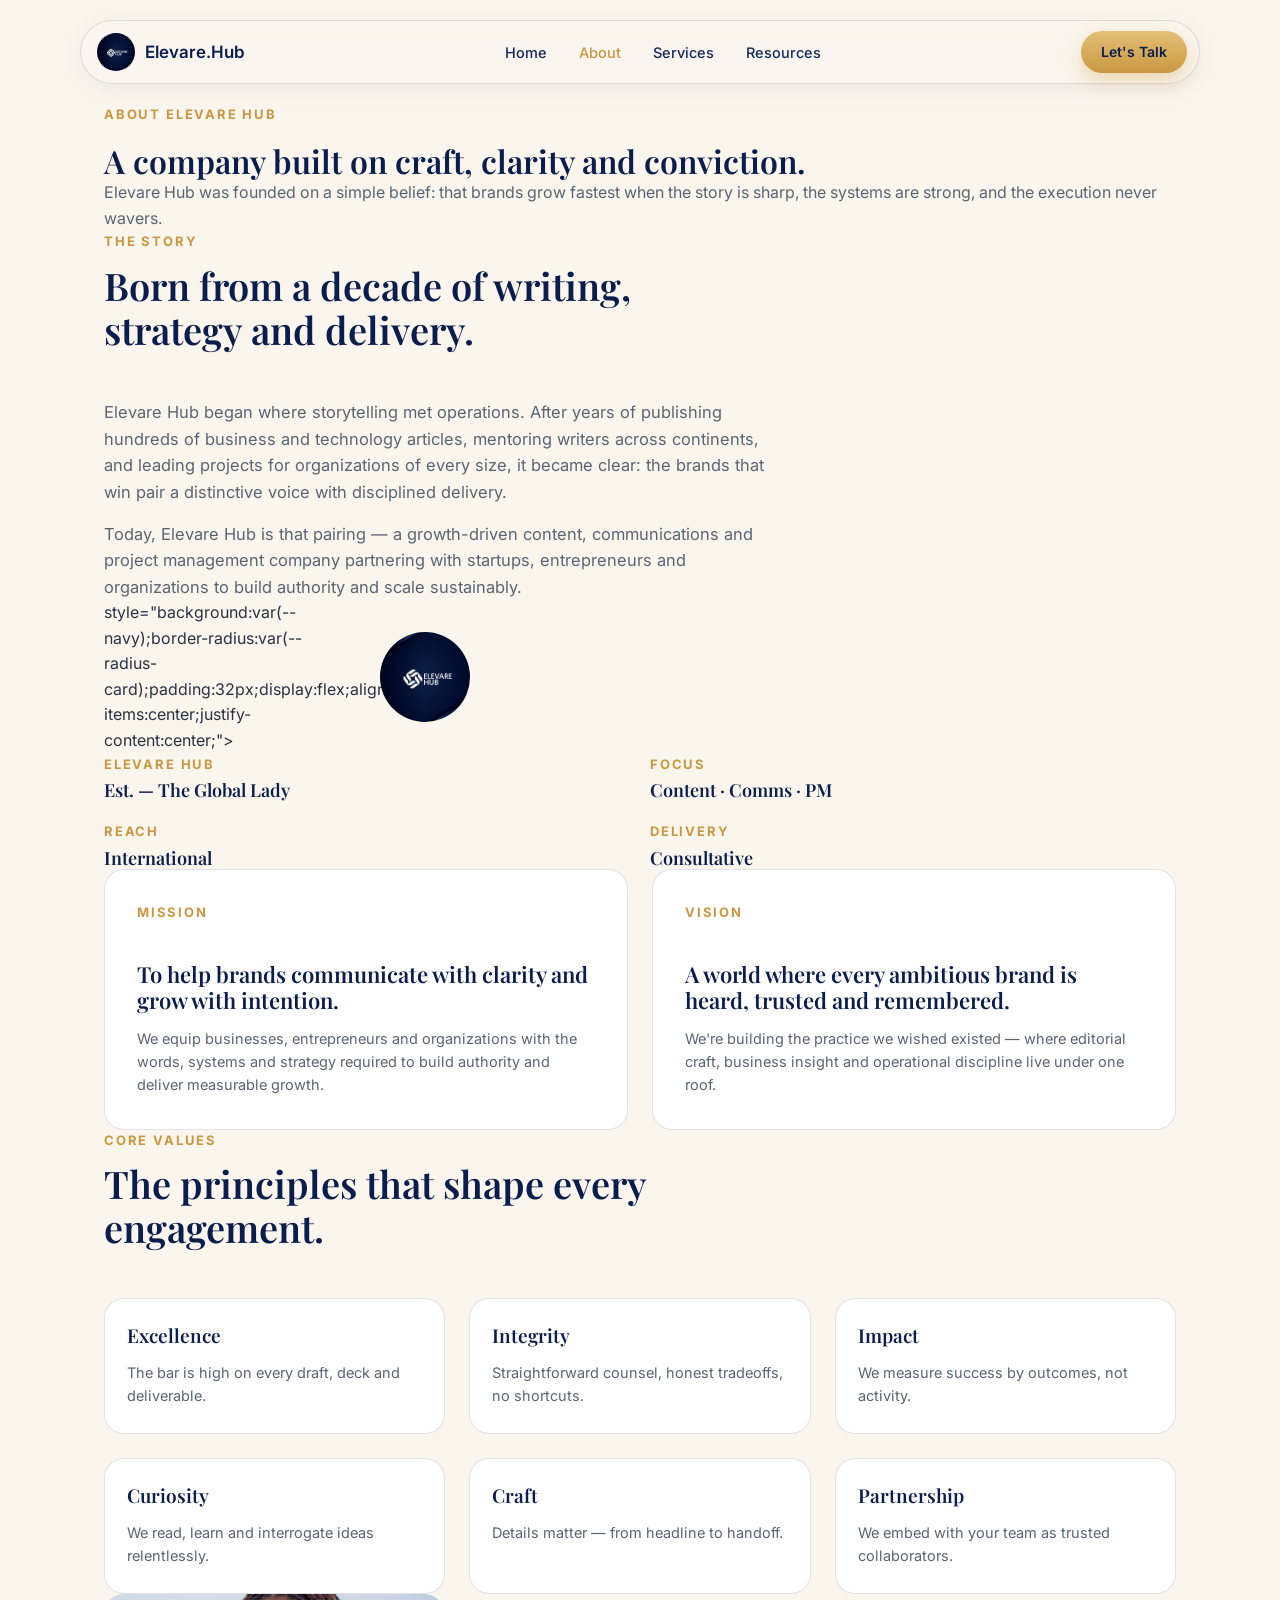
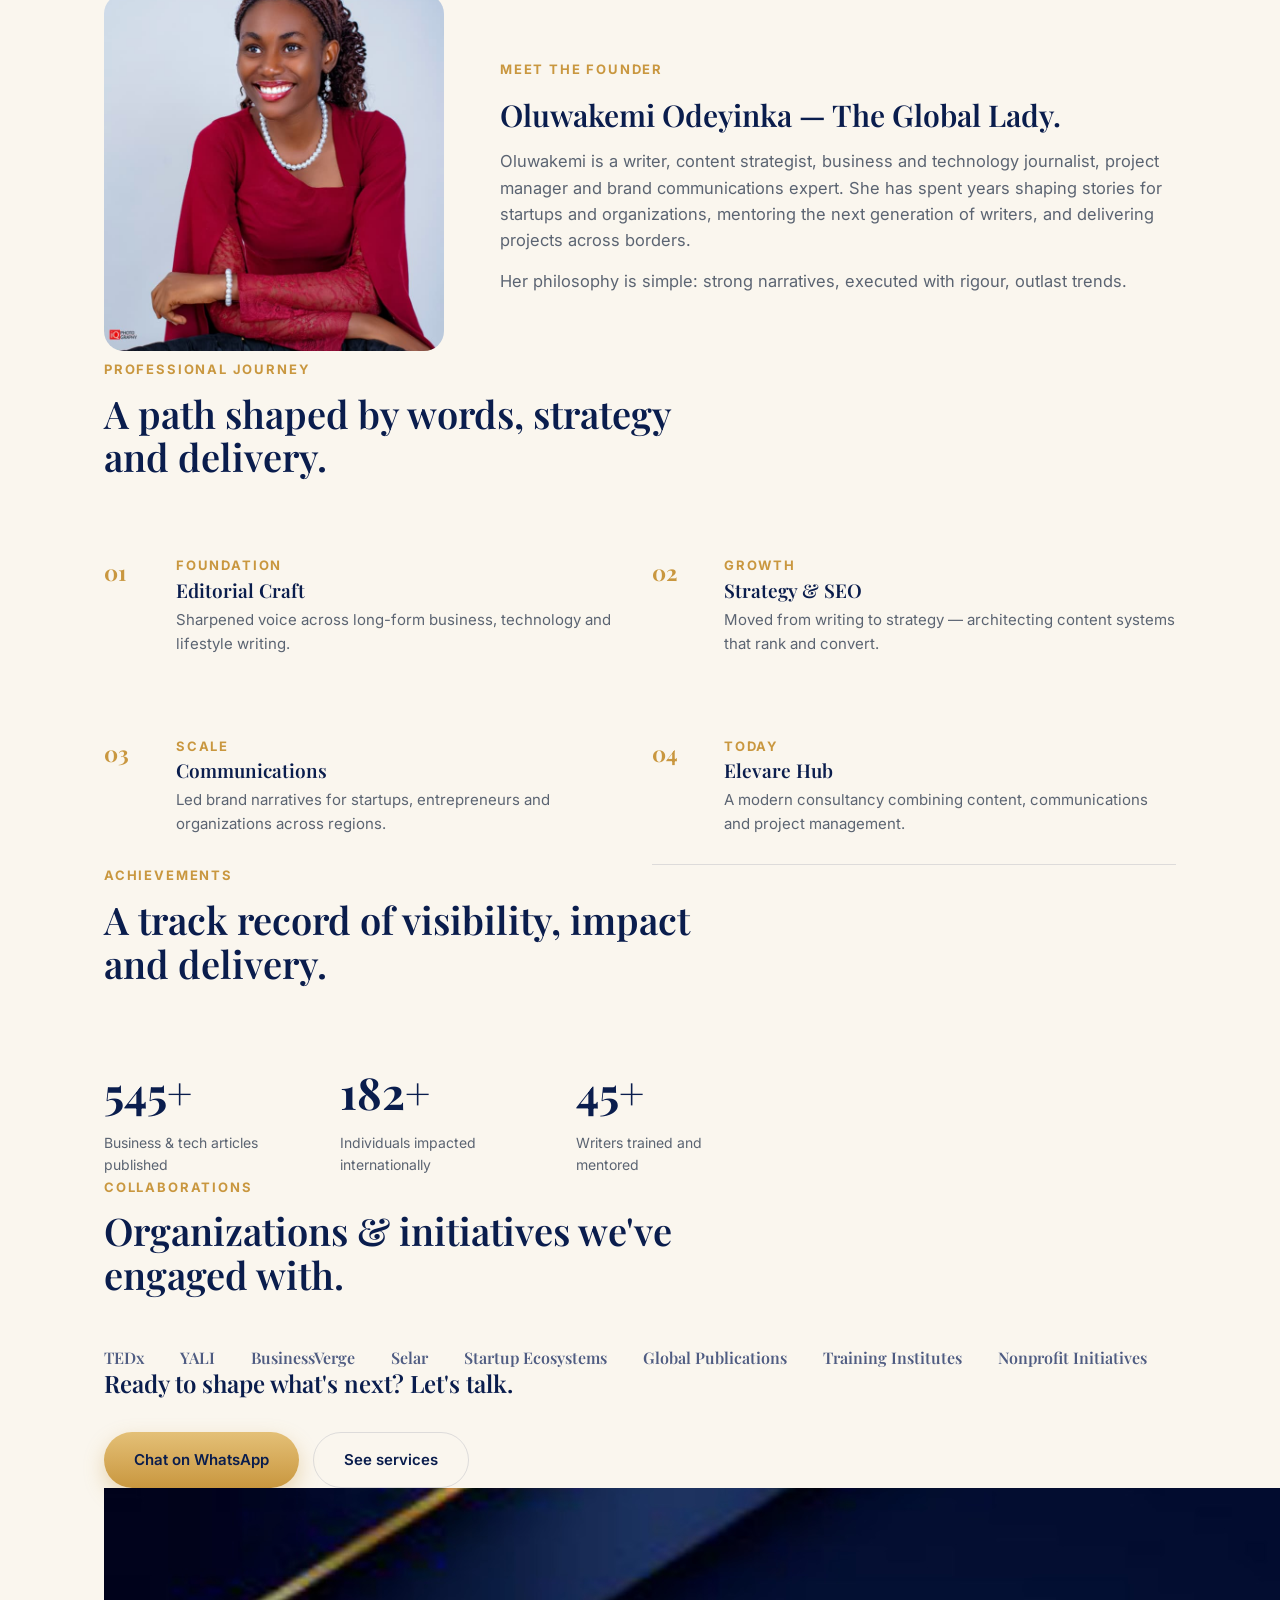
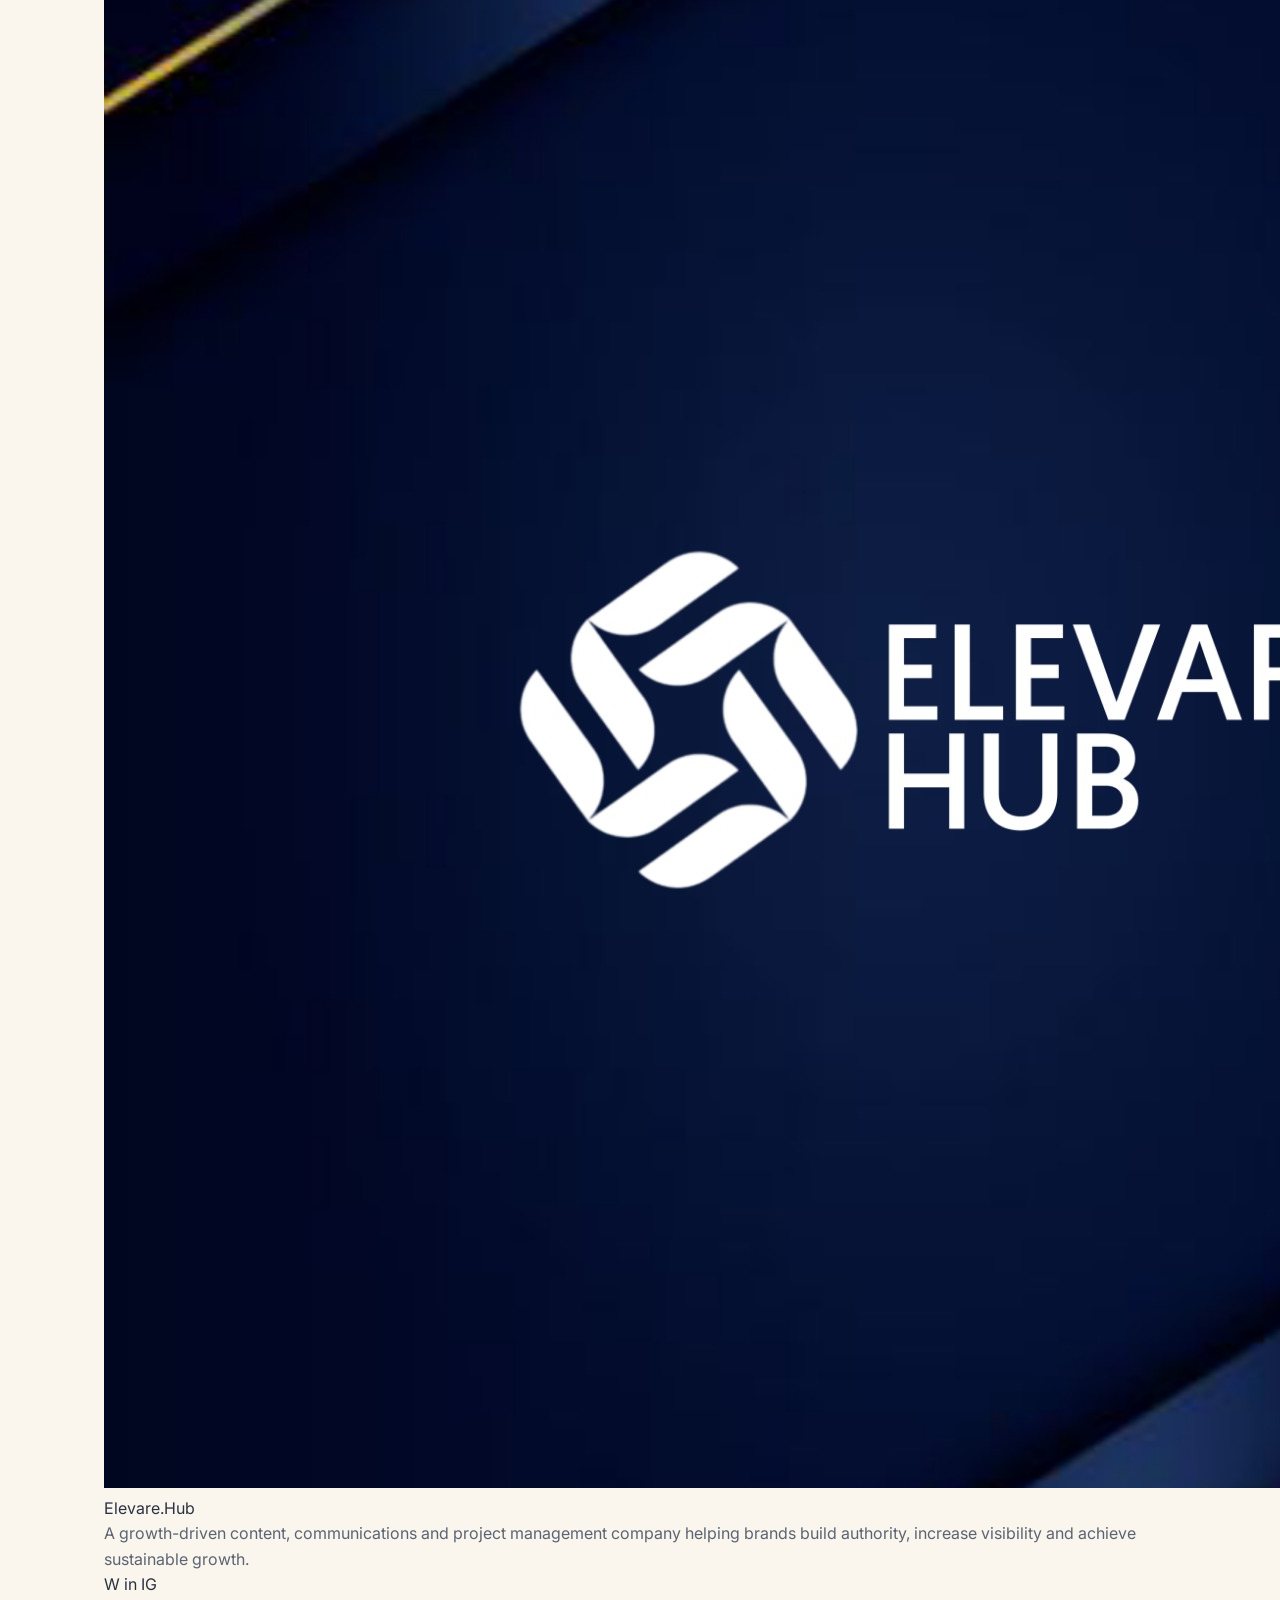
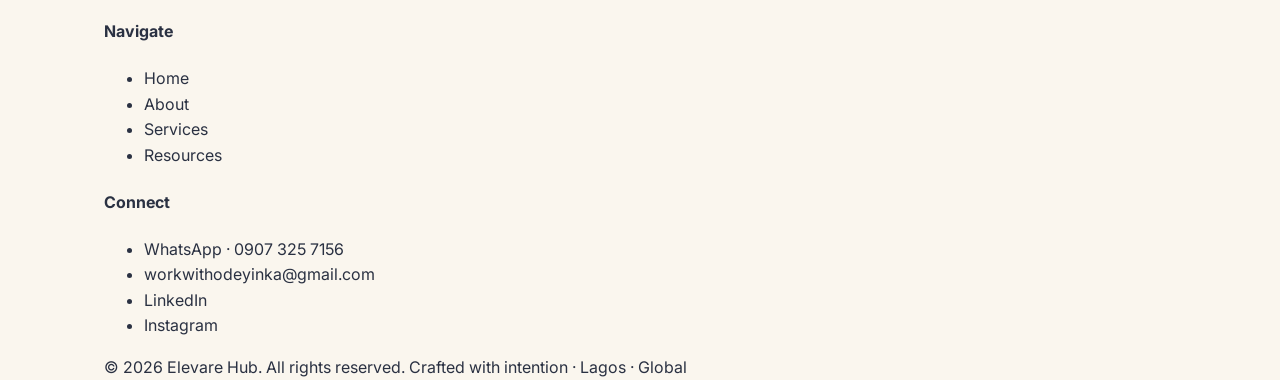
==== about.html @ 37a67e74 "Add files via upload" ====
<!DOCTYPE html>
<html lang="en">
<head>
<meta charset="UTF-8">
<meta name="viewport" content="width=device-width, initial-scale=1.0">
<title>About — Elevare Hub | The Story &amp; The Founder</title>
<meta name="description" content="The story of Elevare Hub, our mission, vision and core values, and the professional journey of founder Oluwakemi Odeyinka — The Global Lady.">
<meta name="theme-color" content="#0A1D4D">
<link rel="stylesheet" href="style.css">
</head>
<body>

<div class="nav-wrap">
  <div class="nav-pill">
    <a href="index.html" class="brand">
      <img src="Logo.png" alt="Elevare Hub logo">
      Elevare.Hub
    </a>
    <div class="nav-links">
      <a href="index.html">Home</a>
      <a href="about.html" class="active">About</a>
      <a href="services.html">Services</a>
      <a href="resources.html">Resources</a>
    </div>
    <div class="nav-right">
      <a href="https://wa.me/2349073257156" class="btn btn-gold btn-sm">Let's Talk</a>
      <button class="nav-toggle" aria-label="Menu"><span></span></button>
    </div>
  </div>
  <nav class="mobile-menu">
    <a href="index.html">Home</a>
    <a href="about.html">About</a>
    <a href="services.html">Services</a>
    <a href="resources.html">Resources</a>
  </nav>
</div>

<header class="page-hero container">
  <span class="eyebrow">About Elevare Hub</span>
  <h1>A company built on craft, clarity and conviction.</h1>
  <p class="lede">Elevare Hub was founded on a simple belief: that brands grow fastest when the story is sharp, the systems are strong, and the execution never wavers.</p>
</header>

<section class="container reveal">
  <div class="section-head">
    <span class="eyebrow">The Story</span>
    <h2>Born from a decade of writing, strategy and delivery.</h2>
  </div>
  <p style="max-width:680px;font-size:16.5px;">Elevare Hub began where storytelling met operations. After years of publishing hundreds of business and technology articles, mentoring writers across continents, and leading projects for organizations of every size, it became clear: the brands that win pair a distinctive voice with disciplined delivery.</p>
  <p style="max-width:680px;font-size:16.5px;margin-top:16px;">Today, Elevare Hub is that pairing — a growth-driven content, communications and project management company partnering with startups, entrepreneurs and organizations to build authority and scale sustainably.</p>

  <div class="spotlight mt-lg spotlight-narrow"> style="background:var(--navy);border-radius:var(--radius-card);padding:32px;display:flex;align-items:center;justify-content:center;">
      <img src="Logo.png" alt="Elevare Hub" style="width:90px;height:90px;border-radius:50%;object-fit:cover;">
    </div>
    <div class="grid grid-2" style="gap:20px;">
      <div><div class="eyebrow" style="margin-bottom:6px;">Elevare Hub</div><h3 style="font-size:18px;">Est. — The Global Lady</h3></div>
      <div><div class="eyebrow" style="margin-bottom:6px;">Focus</div><h3 style="font-size:18px;">Content · Comms · PM</h3></div>
      <div><div class="eyebrow" style="margin-bottom:6px;">Reach</div><h3 style="font-size:18px;">International</h3></div>
      <div><div class="eyebrow" style="margin-bottom:6px;">Delivery</div><h3 style="font-size:18px;">Consultative</h3></div>
    </div>
  </div>
</section>

<section class="container reveal">
  <div class="grid grid-2">
    <div class="service-card" style="padding:32px;">
      <span class="eyebrow">Mission</span>
      <h3 style="font-size:22px;margin-top:8px;">To help brands communicate with clarity and grow with intention.</h3>
      <p>We equip businesses, entrepreneurs and organizations with the words, systems and strategy required to build authority and deliver measurable growth.</p>
    </div>
    <div class="service-card" style="padding:32px;">
      <span class="eyebrow">Vision</span>
      <h3 style="font-size:22px;margin-top:8px;">A world where every ambitious brand is heard, trusted and remembered.</h3>
      <p>We're building the practice we wished existed — where editorial craft, business insight and operational discipline live under one roof.</p>
    </div>
  </div>
</section>

<section class="container reveal">
  <div class="section-head">
    <span class="eyebrow">Core Values</span>
    <h2>The principles that shape every engagement.</h2>
  </div>
  <div class="grid grid-3">
    <div class="service-card"><h3>Excellence</h3><p>The bar is high on every draft, deck and deliverable.</p></div>
    <div class="service-card"><h3>Integrity</h3><p>Straightforward counsel, honest tradeoffs, no shortcuts.</p></div>
    <div class="service-card"><h3>Impact</h3><p>We measure success by outcomes, not activity.</p></div>
    <div class="service-card"><h3>Curiosity</h3><p>We read, learn and interrogate ideas relentlessly.</p></div>
    <div class="service-card"><h3>Craft</h3><p>Details matter — from headline to handoff.</p></div>
    <div class="service-card"><h3>Partnership</h3><p>We embed with your team as trusted collaborators.</p></div>
  </div>
</section>

<section class="container reveal">
  <div class="spotlight">
    <div class="spotlight-media">
      <img src="Owner.png" alt="Oluwakemi Odeyinka — The Global Lady" class="founder-photo">
    </div>
    <div>
      <span class="eyebrow">Meet the Founder</span>
      <h2 style="font-size:30px;margin-top:8px;">Oluwakemi Odeyinka — The Global Lady.</h2>
      <p style="margin-top:16px;font-size:16.5px;">Oluwakemi is a writer, content strategist, business and technology journalist, project manager and brand communications expert. She has spent years shaping stories for startups and organizations, mentoring the next generation of writers, and delivering projects across borders.</p>
      <p style="margin-top:14px;font-size:16.5px;">Her philosophy is simple: strong narratives, executed with rigour, outlast trends.</p>
    </div>
  </div>
</section>

<section class="container reveal">
  <div class="section-head">
    <span class="eyebrow">Professional Journey</span>
    <h2>A path shaped by words, strategy and delivery.</h2>
  </div>
  <div class="grid grid-2">
    <div class="feature-row" style="border-top:none;">
      <div class="feature-num">01</div>
      <div><span class="eyebrow" style="margin-bottom:4px;">Foundation</span><h3>Editorial Craft</h3><p>Sharpened voice across long-form business, technology and lifestyle writing.</p></div>
    </div>
    <div class="feature-row" style="border-top:none;">
      <div class="feature-num">02</div>
      <div><span class="eyebrow" style="margin-bottom:4px;">Growth</span><h3>Strategy &amp; SEO</h3><p>Moved from writing to strategy — architecting content systems that rank and convert.</p></div>
    </div>
    <div class="feature-row" style="border-top:none;">
      <div class="feature-num">03</div>
      <div><span class="eyebrow" style="margin-bottom:4px;">Scale</span><h3>Communications</h3><p>Led brand narratives for startups, entrepreneurs and organizations across regions.</p></div>
    </div>
    <div class="feature-row" style="border-top:none;">
      <div class="feature-num">04</div>
      <div><span class="eyebrow" style="margin-bottom:4px;">Today</span><h3>Elevare Hub</h3><p>A modern consultancy combining content, communications and project management.</p></div>
    </div>
  </div>
</section>

<section class="container reveal">
  <div class="section-head">
    <span class="eyebrow">Achievements</span>
    <h2>A track record of visibility, impact and delivery.</h2>
  </div>
  <div class="stats">
    <div>
      <div class="stat-num"><span data-count="600" data-suffix="+">0+</span></div>
      <div class="stat-label">Business &amp; tech articles published</div>
    </div>
    <div>
      <div class="stat-num"><span data-count="200" data-suffix="+">0+</span></div>
      <div class="stat-label">Individuals impacted internationally</div>
    </div>
    <div>
      <div class="stat-num"><span data-count="50" data-suffix="+">0+</span></div>
      <div class="stat-label">Writers trained and mentored</div>
    </div>
  </div>
</section>

<section class="container reveal">
  <div class="section-head">
    <span class="eyebrow">Collaborations</span>
    <h2>Organizations &amp; initiatives we've engaged with.</h2>
  </div>
  <div class="trust-logos" style="font-size:16px;">
    <span>TEDx</span><span>YALI</span><span>BusinessVerge</span><span>Selar</span>
    <span>Startup Ecosystems</span><span>Global Publications</span><span>Training Institutes</span><span>Nonprofit Initiatives</span>
  </div>
</section>

<section class="container reveal">
  <div class="cta-banner">
    <h2>Ready to shape what's next? Let's talk.</h2>
    <div class="hero-ctas">
      <a href="https://wa.me/2349073257156" class="btn btn-gold">Chat on WhatsApp</a>
      <a href="services.html" class="btn btn-outline">See services</a>
    </div>
  </div>
</section>

<footer>
  <div class="container">
    <div class="footer-grid">
      <div>
        <div class="footer-brand"><img src="Logo.png" alt="Elevare Hub logo">Elevare.Hub</div>
        <p class="footer-blurb">A growth-driven content, communications and project management company helping brands build authority, increase visibility and achieve sustainable growth.</p>
        <div class="footer-socials">
          <a href="https://wa.me/2349073257156" aria-label="WhatsApp">W</a>
          <a href="https://www.linkedin.com/in/thegloballady" aria-label="LinkedIn">in</a>
          <a href="https://www.instagram.com/the_global_lady_01" aria-label="Instagram">IG</a>
        </div>
      </div>
      <div>
        <h4>Navigate</h4>
        <ul>
          <li><a href="index.html">Home</a></li>
          <li><a href="about.html">About</a></li>
          <li><a href="services.html">Services</a></li>
          <li><a href="resources.html">Resources</a></li>
        </ul>
      </div>
      <div>
        <h4>Connect</h4>
        <ul>
          <li><a href="https://wa.me/2349073257156">WhatsApp · 0907 325 7156</a></li>
          <li><a href="mailto:workwithodeyinka@gmail.com">workwithodeyinka@gmail.com</a></li>
          <li><a href="https://www.linkedin.com/in/thegloballady">LinkedIn</a></li>
          <li><a href="https://www.instagram.com/the_global_lady_01">Instagram</a></li>
        </ul>
      </div>
    </div>
    <div class="footer-bottom">
      <span>© 2026 Elevare Hub. All rights reserved.</span>
      <span>Crafted with intention · Lagos · Global</span>
    </div>
  </div>
</footer>

<script src="script.js"></script>
</body>
</html>
---- style.css ----
/* ===================================================
   Elevare Hub — shared stylesheet
   Palette: Navy #0A1D4D | Cream #FAF6EE | Gold #C9973F
   Type: Playfair Display (display) + Inter (body)
   =================================================== */

@import url('https://fonts.googleapis.com/css2?family=Playfair+Display:ital,wght@0,500;0,600;0,700;1,500;1,600&family=Inter:wght@400;500;600;700&display=swap');

:root{
  --navy:#0A1D4D;
  --navy-soft:#16295e;
  --cream:#FAF6EE;
  --cream-2:#F3EEE1;
  --gold:#C9973F;
  --gold-soft:#E4C077;
  --ink:#5B6472;
  --ink-dark:#2A3142;
  --line: rgba(10,29,77,0.12);
  --radius-pill: 999px;
  --radius-card: 20px;
  --maxw: 1120px;
}

*,*::before,*::after{ box-sizing:border-box; }
html{ scroll-behavior:smooth; overflow-x:hidden; }
body{
  margin:0;
  background:var(--cream);
  color:var(--ink-dark);
  font-family:'Inter',sans-serif;
  font-size:16px;
  line-height:1.6;
  -webkit-font-smoothing:antialiased;
  overflow-x:hidden;
  width:100%;
}
}
img{ max-width:100%; display:block; }
a{ color:inherit; text-decoration:none; }
h1,h2,h3{
  font-family:'Playfair Display',serif;
  color:var(--navy);
  margin:0;
  line-height:1.15;
  font-weight:600;
}
p{ margin:0; color:var(--ink); }
.container{ max-width:var(--maxw); margin:0 auto; padding:0 24px; }
section{ padding:88px 0; }
em{ font-style:italic; color:var(--gold); }

/* ---------- Buttons ---------- */
.btn{
  display:inline-flex;
  align-items:center;
  gap:8px;
  font-family:'Inter',sans-serif;
  font-weight:600;
  font-size:15px;
  padding:15px 30px;
  border-radius:var(--radius-pill);
  white-space:nowrap;
  transition:transform .15s ease, box-shadow .15s ease, background .2s ease;
}
.btn-gold{
  background:linear-gradient(180deg,var(--gold-soft),var(--gold));
  color:var(--navy);
  box-shadow:0 8px 20px rgba(201,151,63,0.35);
}
.btn-gold:hover{ transform:translateY(-2px); box-shadow:0 12px 26px rgba(201,151,63,0.45); }
.btn-outline{
  border:1.5px solid var(--line);
  color:var(--navy);
  background:transparent;
}
.btn-outline:hover{ border-color:var(--navy); transform:translateY(-2px); }
.btn-sm{ padding:10px 20px; font-size:14px; }

/* ---------- Nav ---------- */
.nav-wrap{
  position:sticky; top:0; z-index:100;
  padding:20px 24px;
}
.nav-pill{
  max-width:var(--maxw);
  margin:0 auto;
  background:rgba(250,246,238,0.9);
  backdrop-filter:blur(10px);
  border:1px solid var(--line);
  border-radius:var(--radius-pill);
  display:flex;
  align-items:center;
  justify-content:space-between;
  padding:10px 12px 10px 16px;
  box-shadow:0 6px 24px rgba(10,29,77,0.06);
}
.brand{ display:flex; align-items:center; gap:10px; font-weight:600; color:var(--navy); font-size:17px; }
.brand img{ width:38px; height:38px; border-radius:50%; object-fit:cover; }
.nav-links{ display:flex; gap:32px; align-items:center; }
.nav-links a{ font-size:14.5px; font-weight:500; color:var(--navy-soft); }
.nav-links a.active, .nav-links a:hover{ color:var(--gold); }
.nav-right{ display:flex; align-items:center; gap:10px; }
.nav-toggle{
  width:44px; height:44px; border-radius:50%;
  border:1px solid var(--line); background:transparent;
  display:none; align-items:center; justify-content:center;
  cursor:pointer;
}
.nav-toggle span{ display:block; width:18px; height:2px; background:var(--navy); position:relative; }
.nav-toggle span::before,.nav-toggle span::after{
  content:''; position:absolute; left:0; width:18px; height:2px; background:var(--navy);
}
.nav-toggle span::before{ top:-6px; } .nav-toggle span::after{ top:6px; }
.mobile-menu{
  display:none;
  max-width:var(--maxw); margin:8px auto 0;
  background:var(--cream); border:1px solid var(--line); border-radius:20px;
  padding:12px; flex-direction:column; gap:4px;
}
.mobile-menu.open{ display:flex; }
.mobile-menu a{ padding:12px 16px; border-radius:12px; font-weight:500; color:var(--navy-soft); }
.mobile-menu a:hover{ background:var(--cream-2); color:var(--gold); }

@media (max-width:760px){
  .nav-links{ display:none; }
  .nav-toggle{ display:flex; }
}

/* ---------- Hero ---------- */
.hero{ padding:72px 0 48px; }
.eyebrow{
  font-size:13px; font-weight:700; letter-spacing:.14em; text-transform:uppercase;
  color:var(--gold); margin-bottom:18px; display:block;
}
.hero h1{ font-size:clamp(36px,6vw,58px); max-width:820px; }
.hero p.lede{ margin-top:24px; max-width:600px; font-size:17.5px; }
.hero-ctas{ margin-top:34px; display:flex; gap:14px; flex-wrap:wrap; }

/* ---------- Stats ---------- */
.stats{ display:flex; gap:56px; flex-wrap:wrap; margin-top:72px; }
.stat-num{ font-family:'Playfair Display',serif; font-size:44px; color:var(--navy); font-weight:700; }
.stat-label{ font-size:14px; color:var(--ink); max-width:180px; margin-top:4px; }

/* ---------- Trust strip ---------- */
.trust{ margin-top:64px; padding-top:36px; border-top:1px solid var(--line); }
.trust-label{ font-size:13px; color:var(--ink); text-transform:uppercase; letter-spacing:.08em; margin-bottom:18px; }
.trust-logos{ display:flex; gap:36px; flex-wrap:wrap; font-family:'Playfair Display',serif; font-weight:600; color:var(--navy-soft); font-size:18px; opacity:.75; }

/* ---------- Founder card ---------- */
.founder-card{
  margin-top:64px; display:flex; align-items:center; gap:20px;
  background:var(--cream-2); border-radius:var(--radius-card); padding:20px 28px; max-width:480px;
}
.founder-card img{ width:64px; height:64px; border-radius:50%; object-fit:cover; }
.founder-card .role{ font-size:12.5px; text-transform:uppercase; letter-spacing:.08em; color:var(--gold); font-weight:700; }
.founder-card .name{ font-family:'Playfair Display',serif; font-size:19px; color:var(--navy); font-weight:600; }
.founder-card .sub{ font-size:14px; color:var(--ink); }

/* ---------- Section headers ---------- */
.section-head{ max-width:640px; margin-bottom:48px; }
.section-head .eyebrow{ margin-bottom:12px; }
.section-head h2{ font-size:clamp(28px,4vw,38px); }
.section-head-row{ display:flex; justify-content:space-between; align-items:flex-end; gap:24px; flex-wrap:wrap; }
.link-arrow{ font-weight:600; color:var(--navy); border-bottom:1.5px solid var(--gold); padding-bottom:2px; white-space:nowrap; }
.link-arrow:hover{ color:var(--gold); }

/* ---------- Cards / Grid ---------- */
.grid{ display:grid; gap:24px; }
.grid-5{ grid-template-columns:repeat(5,1fr); }
.grid-2{ grid-template-columns:repeat(2,1fr); }
.grid-3{ grid-template-columns:repeat(3,1fr); }
@media (max-width:980px){ .grid-5{ grid-template-columns:repeat(2,1fr); } .grid-3{ grid-template-columns:repeat(2,1fr);} }
@media (max-width:600px){ .grid-5,.grid-2,.grid-3{ grid-template-columns:1fr; } }

.service-card{
  background:#fff; border:1px solid var(--line); border-radius:var(--radius-card);
  padding:26px 22px; display:flex; flex-direction:column; gap:14px; transition:transform .2s ease, box-shadow .2s ease;
}
.service-card:hover{ transform:translateY(-4px); box-shadow:0 16px 30px rgba(10,29,77,0.08); }
.service-card h3{ font-size:19px; }
.service-card p{ font-size:14.5px; flex-grow:1; }
.service-card .learn{ font-size:13.5px; font-weight:600; color:var(--gold); }

/* ---------- Why / numbered features ---------- */
.feature-row{ display:flex; gap:24px; padding:28px 0; border-top:1px solid var(--line); }
.feature-row:last-child{ border-bottom:1px solid var(--line); }
.feature-num{ font-family:'Playfair Display',serif; font-size:22px; color:var(--gold); font-weight:700; min-width:48px; }
.feature-row h3{ font-size:19px; margin-bottom:6px; }
.feature-row p{ font-size:15px; max-width:560px; }

/* ---------- Founder spotlight ---------- */
.spotlight{
  display:grid; grid-template-columns:340px 1fr; gap:56px; align-items:center;
}
@media (max-width:800px){ .spotlight{ grid-template-columns:1fr; } }
.spotlight-narrow{ grid-template-columns:220px 1fr; }
@media (max-width:800px){ .spotlight-narrow{ grid-template-columns:1fr; } }
.spotlight-media{ position:relative; }
.spotlight-media img.founder-photo{
  width:100%; aspect-ratio:1/1.05; object-fit:cover; border-radius:var(--radius-card);
}
@media (max-width:800px){
  .spotlight-media{ margin:0 auto; max-width:340px; }
  .spotlight-media img.badge-logo{ bottom:-14px; right:8px; width:60px; height:60px;
}
.tag-row{ display:flex; gap:10px; flex-wrap:wrap; margin-top:22px; }
.tag{
  font-size:13px; font-weight:600; color:var(--navy); background:var(--cream-2);
  padding:8px 16px; border-radius:var(--radius-pill);
}
/* ---------- Testimonials ---------- */
.testimonial-grid{ display:grid; grid-template-columns:repeat(2,1fr); gap:24px; }
@media (max-width:760px){ .testimonial-grid{ grid-template-columns:1fr; } }
.testimonial-card{
  background:#fff; border:1px solid var(--line); border-radius:var(--radius-card);
  padding:28px 24px; display:flex; flex-direction:column; gap:16px;
}
.testimonial-quote{ font-size:15px; color:var(--ink-dark); font-style:italic; white-space:pre-line; }
.testimonial-author{ margin-top:auto; }
.testimonial-author .name{ font-weight:600; font-size:14.5px; color:var(--navy); font-style:italic; }

/* ---------- CTA banner ---------- */
.cta-banner{
  background:var(--navy); border-radius:28px; padding:64px 48px; text-align:center;
}
.cta-banner .eyebrow{ color:var(--gold-soft); }
.cta-banner h2{ color:#fff; max-width:640px; margin:0 auto; }
.cta-banner p{ color:rgba(255,255,255,.72); max-width:520px; margin:18px auto 0; }
.cta-banner .hero-ctas{ justify-content:center; margin-top:30px; }
.cta-banner .btn-outline{ border-color:rgba(255,255,255,.3); color:#fff; }
.cta-banner .btn-outline:hover{ border-color:#fff; }

/* ---------- Footer ---------- */
footer{ background:var(--navy); color:rgba(255,255,255,.7); padding:64px 0 28px; margin-top:40px; }
.footer-grid{ display:grid; grid-template-columns:1.6fr 1fr 1fr; gap:40px; }
@media (max-width:760px){ .footer-grid{ grid-template-columns:1fr; gap:32px; } }
.footer-grid h4{ color:#fff; font-size:13px; text-transform:uppercase; letter-spacing:.08em; margin-bottom:16px; font-family:'Inter',sans-serif; font-weight:600; }
.footer-grid ul{ list-style:none; margin:0; padding:0; display:flex; flex-direction:column; gap:10px; }
.footer-grid a:hover{ color:#fff; }
.footer-brand{ display:flex; align-items:center; gap:10px; color:#fff; font-weight:600; font-size:17px; margin-bottom:14px; }
.footer-brand img{ width:36px; height:36px; border-radius:50%; object-fit:cover; }
.footer-blurb{ max-width:340px; font-size:14.5px; }
.footer-socials{ display:flex; gap:10px; margin-top:18px; }
.footer-socials a{ width:38px; height:38px; border-radius:50%; border:1px solid rgba(255,255,255,.2); display:flex; align-items:center; justify-content:center; font-size:13px; }
.footer-bottom{ border-top:1px solid rgba(255,255,255,.14); margin-top:48px; padding-top:24px; display:flex; justify-content:space-between; flex-wrap:wrap; gap:8px; font-size:13px; }

/* ---------- Page hero (inner pages) ---------- */
.page-hero{ padding:56px 0 20px; }
.page-hero h1{ font-size:clamp(32px,5vw,48px); max-width:760px; margin-top:16px; }
.page-hero p.lede{ margin-top:20px; max-width:600px; font-size:17px; }

/* ---------- utility ---------- */
.mt-lg{ margin-top:72px; }
.center{ text-align:center; }
.divider{ height:1px; background:var(--line); margin:0; }

/* fade-in on scroll */
.reveal{ opacity:0; transform:translateY(16px); transition:opacity .6s ease, transform .6s ease; }
.reveal.in{ opacity:1; transform:translateY(0); }
/* ---------- Margin fix (mobile safety net) ---------- */
.container{
  padding-left:24px !important;
  padding-right:24px !important;
  max-width:100% !important;
}
h1, h2, h3, p{
  overflow-wrap:break-word;
  word-break:break-word;
}
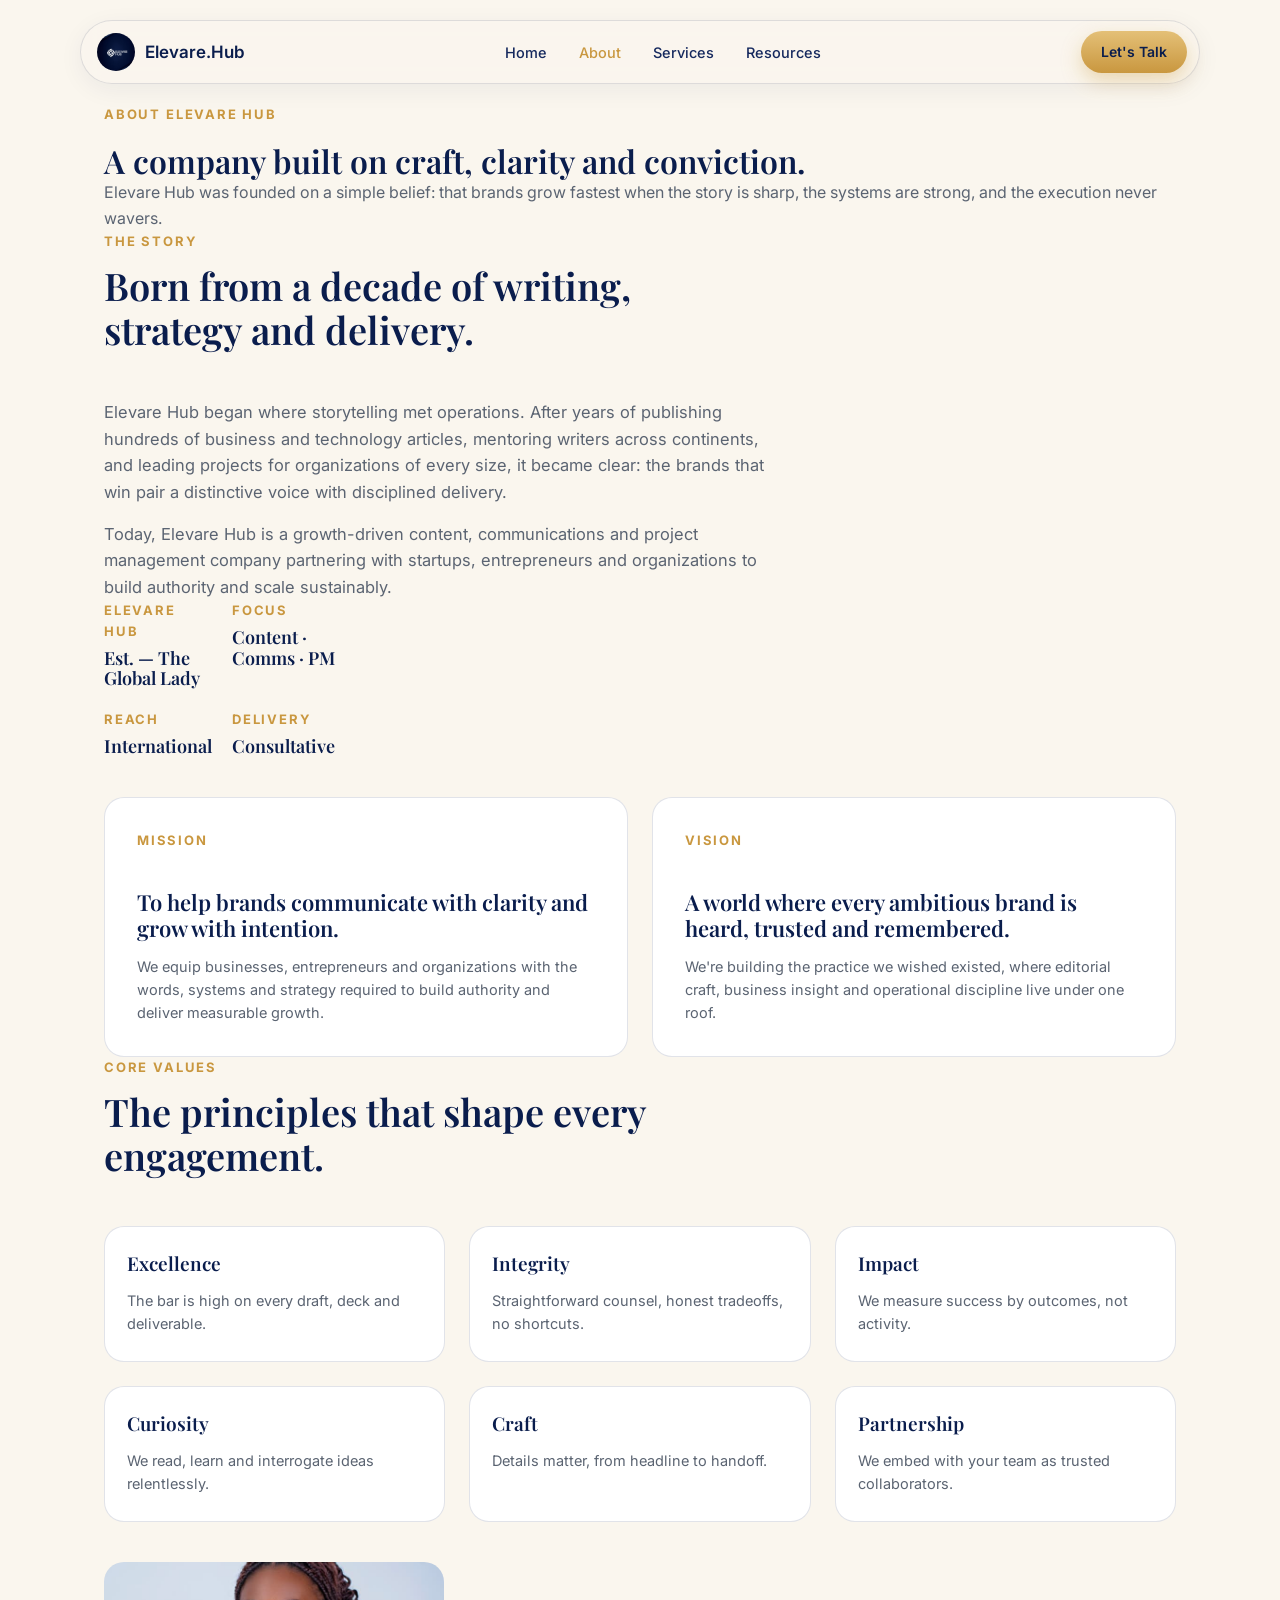
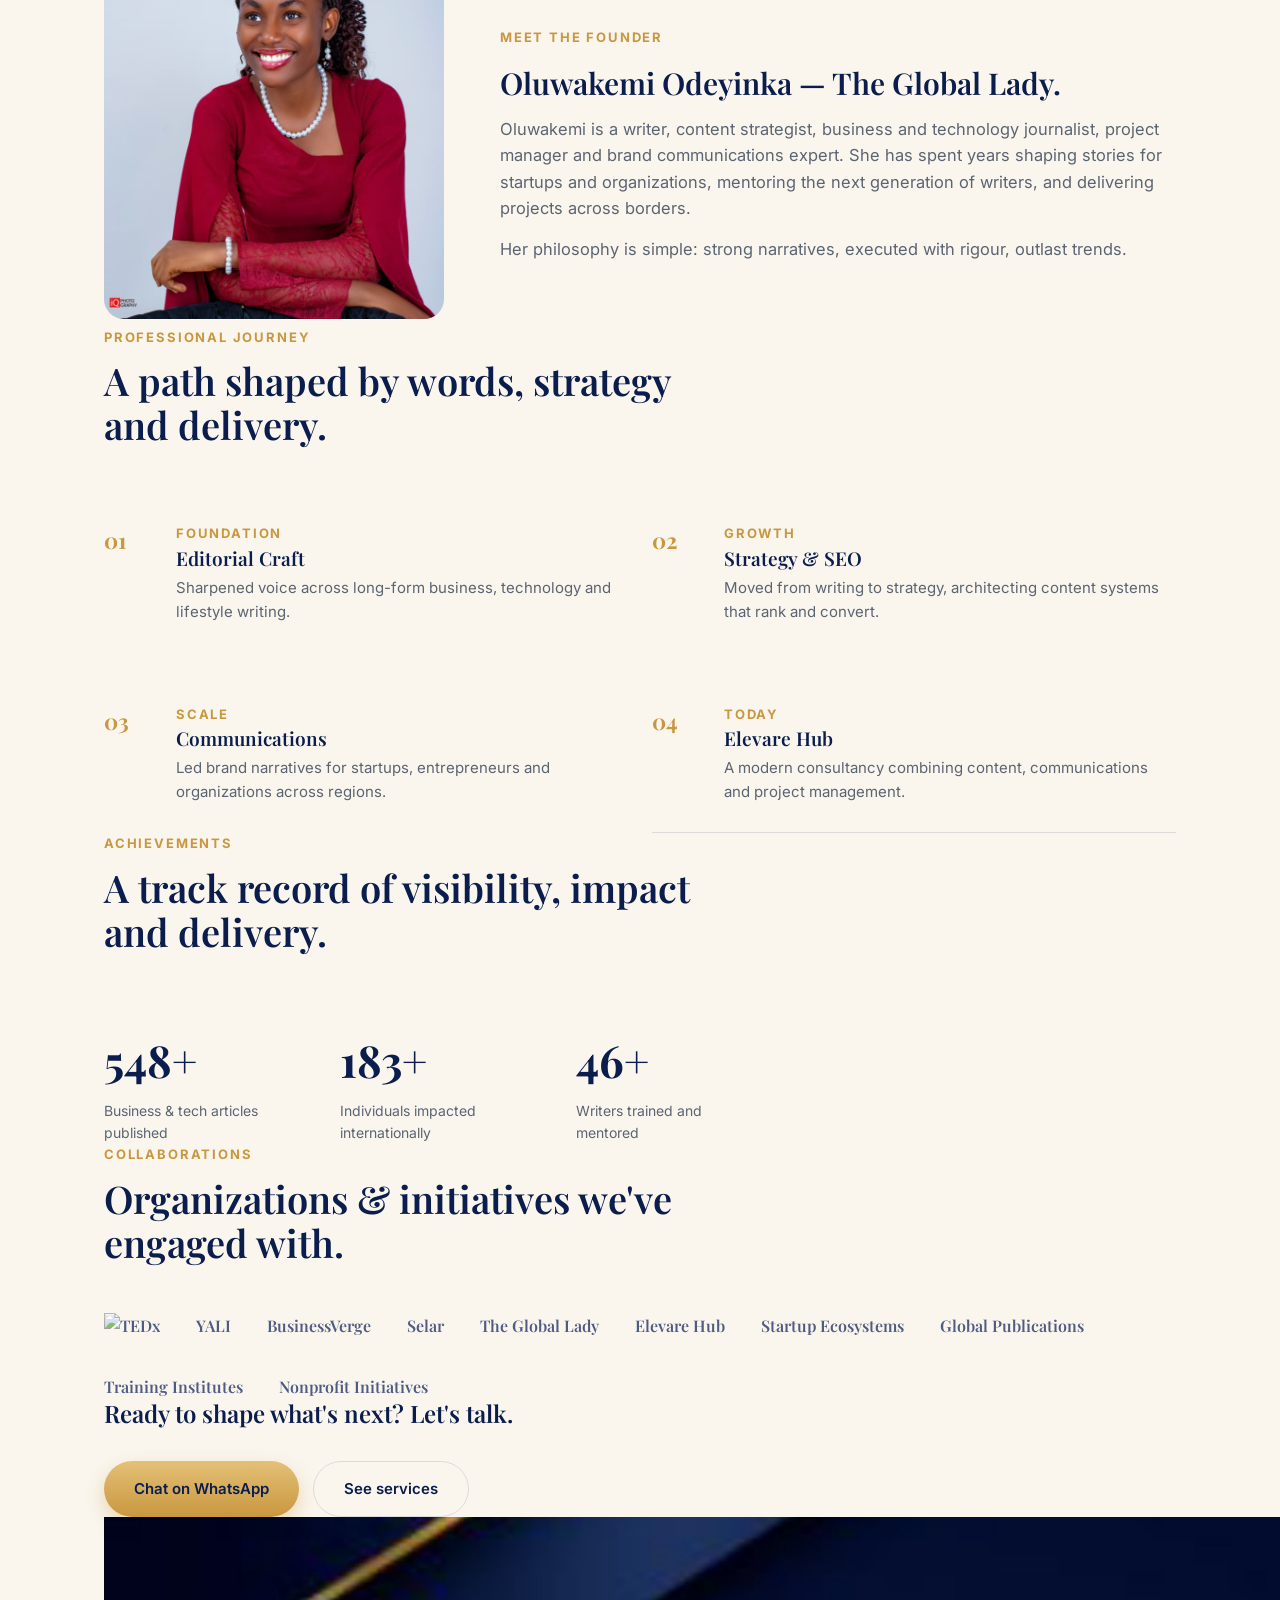
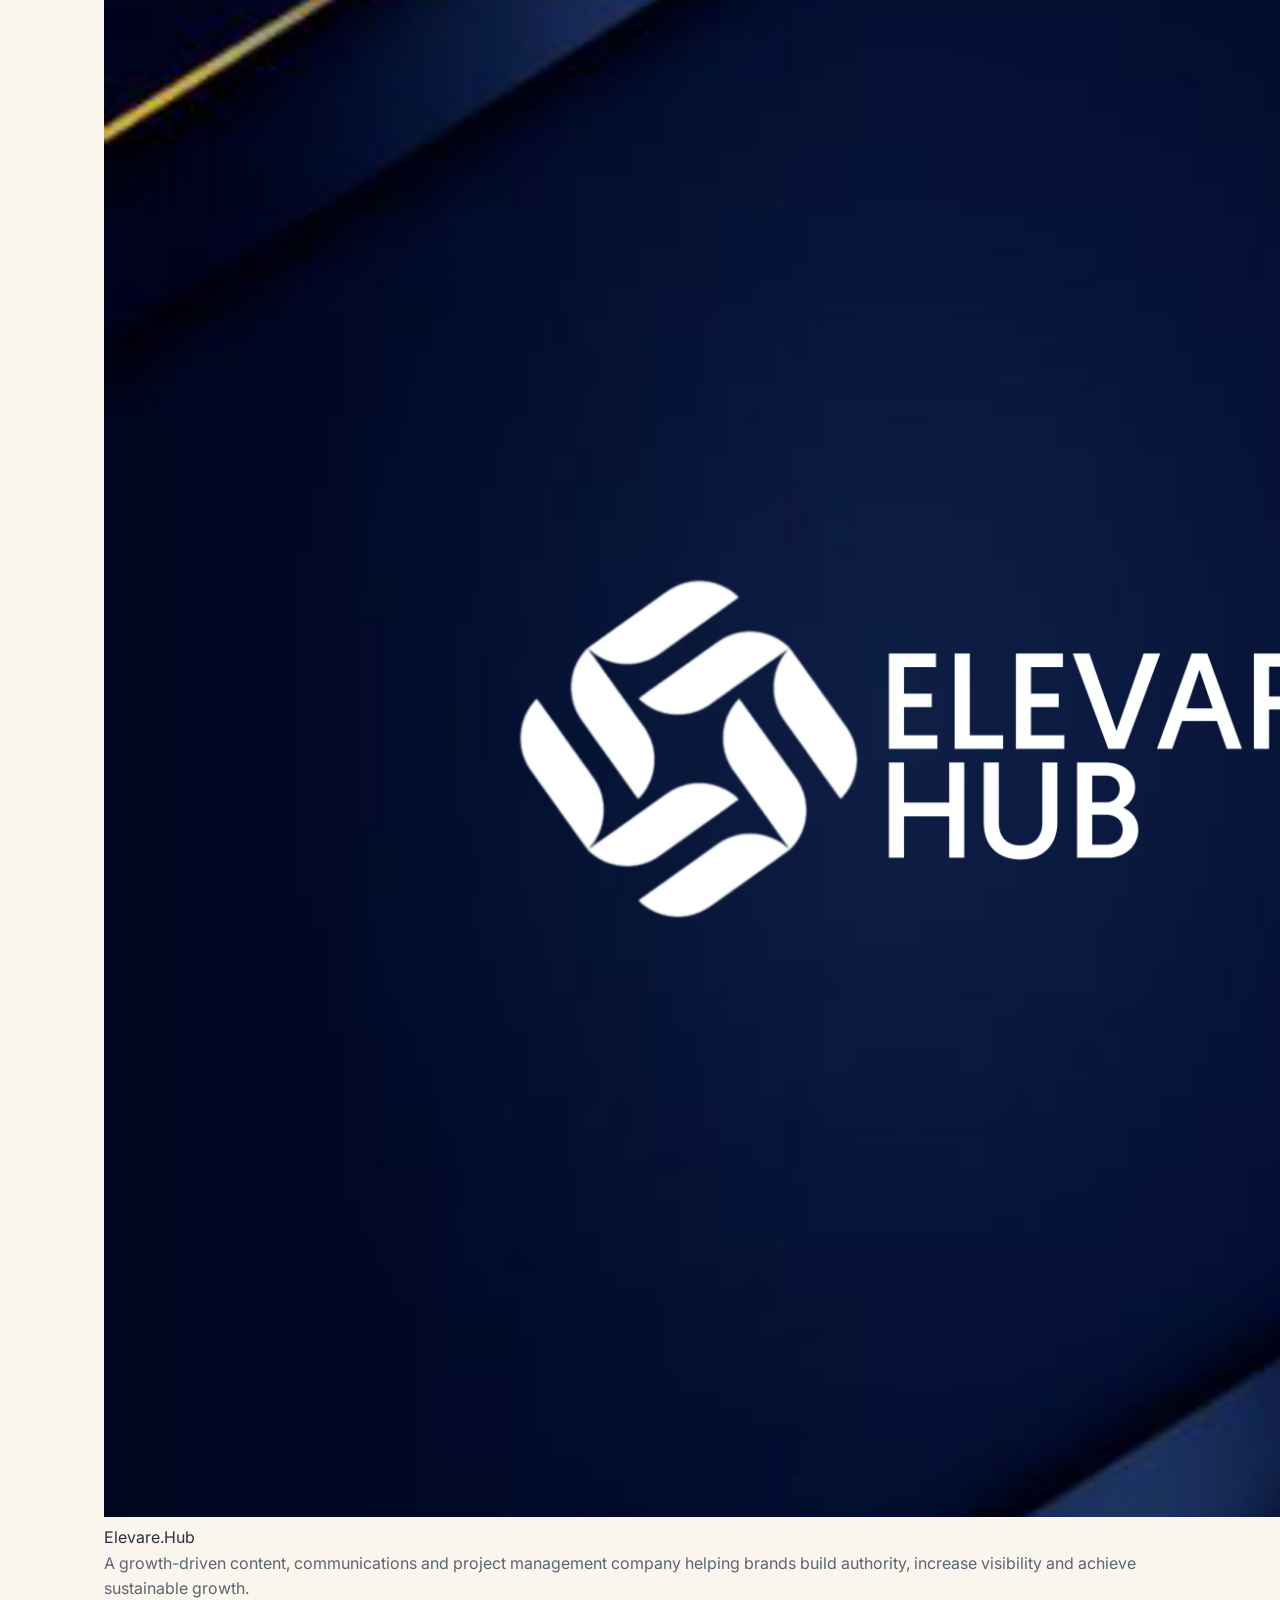
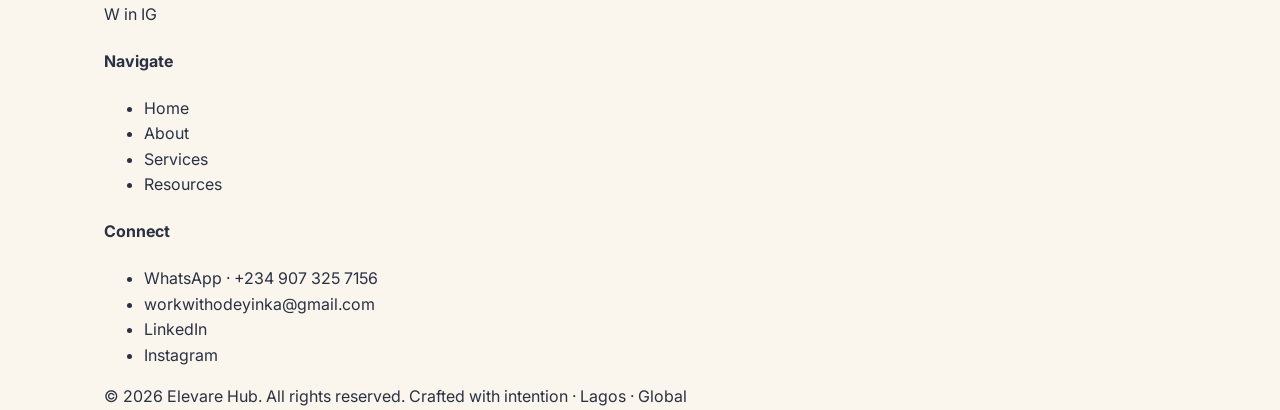
==== commit bd958f41: "Refactor content and structure in about.html Updated content and formatting in about.html for clarit" ====
--- a/about.html
+++ b/about.html
@@ -47,11 +47,8 @@
     <h2>Born from a decade of writing, strategy and delivery.</h2>
   </div>
   <p style="max-width:680px;font-size:16.5px;">Elevare Hub began where storytelling met operations. After years of publishing hundreds of business and technology articles, mentoring writers across continents, and leading projects for organizations of every size, it became clear: the brands that win pair a distinctive voice with disciplined delivery.</p>
-  <p style="max-width:680px;font-size:16.5px;margin-top:16px;">Today, Elevare Hub is that pairing — a growth-driven content, communications and project management company partnering with startups, entrepreneurs and organizations to build authority and scale sustainably.</p>
-
-  <div class="spotlight mt-lg spotlight-narrow"> style="background:var(--navy);border-radius:var(--radius-card);padding:32px;display:flex;align-items:center;justify-content:center;">
-      <img src="Logo.png" alt="Elevare Hub" style="width:90px;height:90px;border-radius:50%;object-fit:cover;">
-    </div>
+  <p style="max-width:680px;font-size:16.5px;margin-top:16px;">Today, Elevare Hub is a growth-driven content, communications and project management company partnering with startups, entrepreneurs and organizations to build authority and scale sustainably.</p>
+<div class="spotlight mt-lg spotlight-narrow" style="margin-bottom:40px;">
     <div class="grid grid-2" style="gap:20px;">
       <div><div class="eyebrow" style="margin-bottom:6px;">Elevare Hub</div><h3 style="font-size:18px;">Est. — The Global Lady</h3></div>
       <div><div class="eyebrow" style="margin-bottom:6px;">Focus</div><h3 style="font-size:18px;">Content · Comms · PM</h3></div>
@@ -71,7 +68,7 @@
     <div class="service-card" style="padding:32px;">
       <span class="eyebrow">Vision</span>
       <h3 style="font-size:22px;margin-top:8px;">A world where every ambitious brand is heard, trusted and remembered.</h3>
-      <p>We're building the practice we wished existed — where editorial craft, business insight and operational discipline live under one roof.</p>
+      <p>We're building the practice we wished existed, where editorial craft, business insight and operational discipline live under one roof.</p>
     </div>
   </div>
 </section>
@@ -86,12 +83,12 @@
     <div class="service-card"><h3>Integrity</h3><p>Straightforward counsel, honest tradeoffs, no shortcuts.</p></div>
     <div class="service-card"><h3>Impact</h3><p>We measure success by outcomes, not activity.</p></div>
     <div class="service-card"><h3>Curiosity</h3><p>We read, learn and interrogate ideas relentlessly.</p></div>
-    <div class="service-card"><h3>Craft</h3><p>Details matter — from headline to handoff.</p></div>
+    <div class="service-card"><h3>Craft</h3><p>Details matter, from headline to handoff.</p></div>
     <div class="service-card"><h3>Partnership</h3><p>We embed with your team as trusted collaborators.</p></div>
   </div>
 </section>
 
-<section class="container reveal">
+<section class="container reveal" style="padding-top:40px;">
   <div class="spotlight">
     <div class="spotlight-media">
       <img src="Owner.png" alt="Oluwakemi Odeyinka — The Global Lady" class="founder-photo">
@@ -117,7 +114,7 @@
     </div>
     <div class="feature-row" style="border-top:none;">
       <div class="feature-num">02</div>
-      <div><span class="eyebrow" style="margin-bottom:4px;">Growth</span><h3>Strategy &amp; SEO</h3><p>Moved from writing to strategy — architecting content systems that rank and convert.</p></div>
+      <div><span class="eyebrow" style="margin-bottom:4px;">Growth</span><h3>Strategy &amp; SEO</h3><p>Moved from writing to strategy, architecting content systems that rank and convert.</p></div>
     </div>
     <div class="feature-row" style="border-top:none;">
       <div class="feature-num">03</div>
@@ -157,7 +154,7 @@
     <h2>Organizations &amp; initiatives we've engaged with.</h2>
   </div>
   <div class="trust-logos" style="font-size:16px;">
-    <span>TEDx</span><span>YALI</span><span>BusinessVerge</span><span>Selar</span>
+    <img src="TEDx.png" alt="TEDx"><span>YALI</span><span>BusinessVerge</span><span>Selar</span><span>The Global Lady</span><span>Elevare Hub</span>
     <span>Startup Ecosystems</span><span>Global Publications</span><span>Training Institutes</span><span>Nonprofit Initiatives</span>
   </div>
 </section>
@@ -196,7 +193,7 @@
       <div>
         <h4>Connect</h4>
         <ul>
-          <li><a href="https://wa.me/2349073257156">WhatsApp · 0907 325 7156</a></li>
+          <li><a <li><a href="https://wa.me/2349073257156">WhatsApp · +234 907 325 7156</a></li>
           <li><a href="mailto:workwithodeyinka@gmail.com">workwithodeyinka@gmail.com</a></li>
           <li><a href="https://www.linkedin.com/in/thegloballady">LinkedIn</a></li>
           <li><a href="https://www.instagram.com/the_global_lady_01">Instagram</a></li>
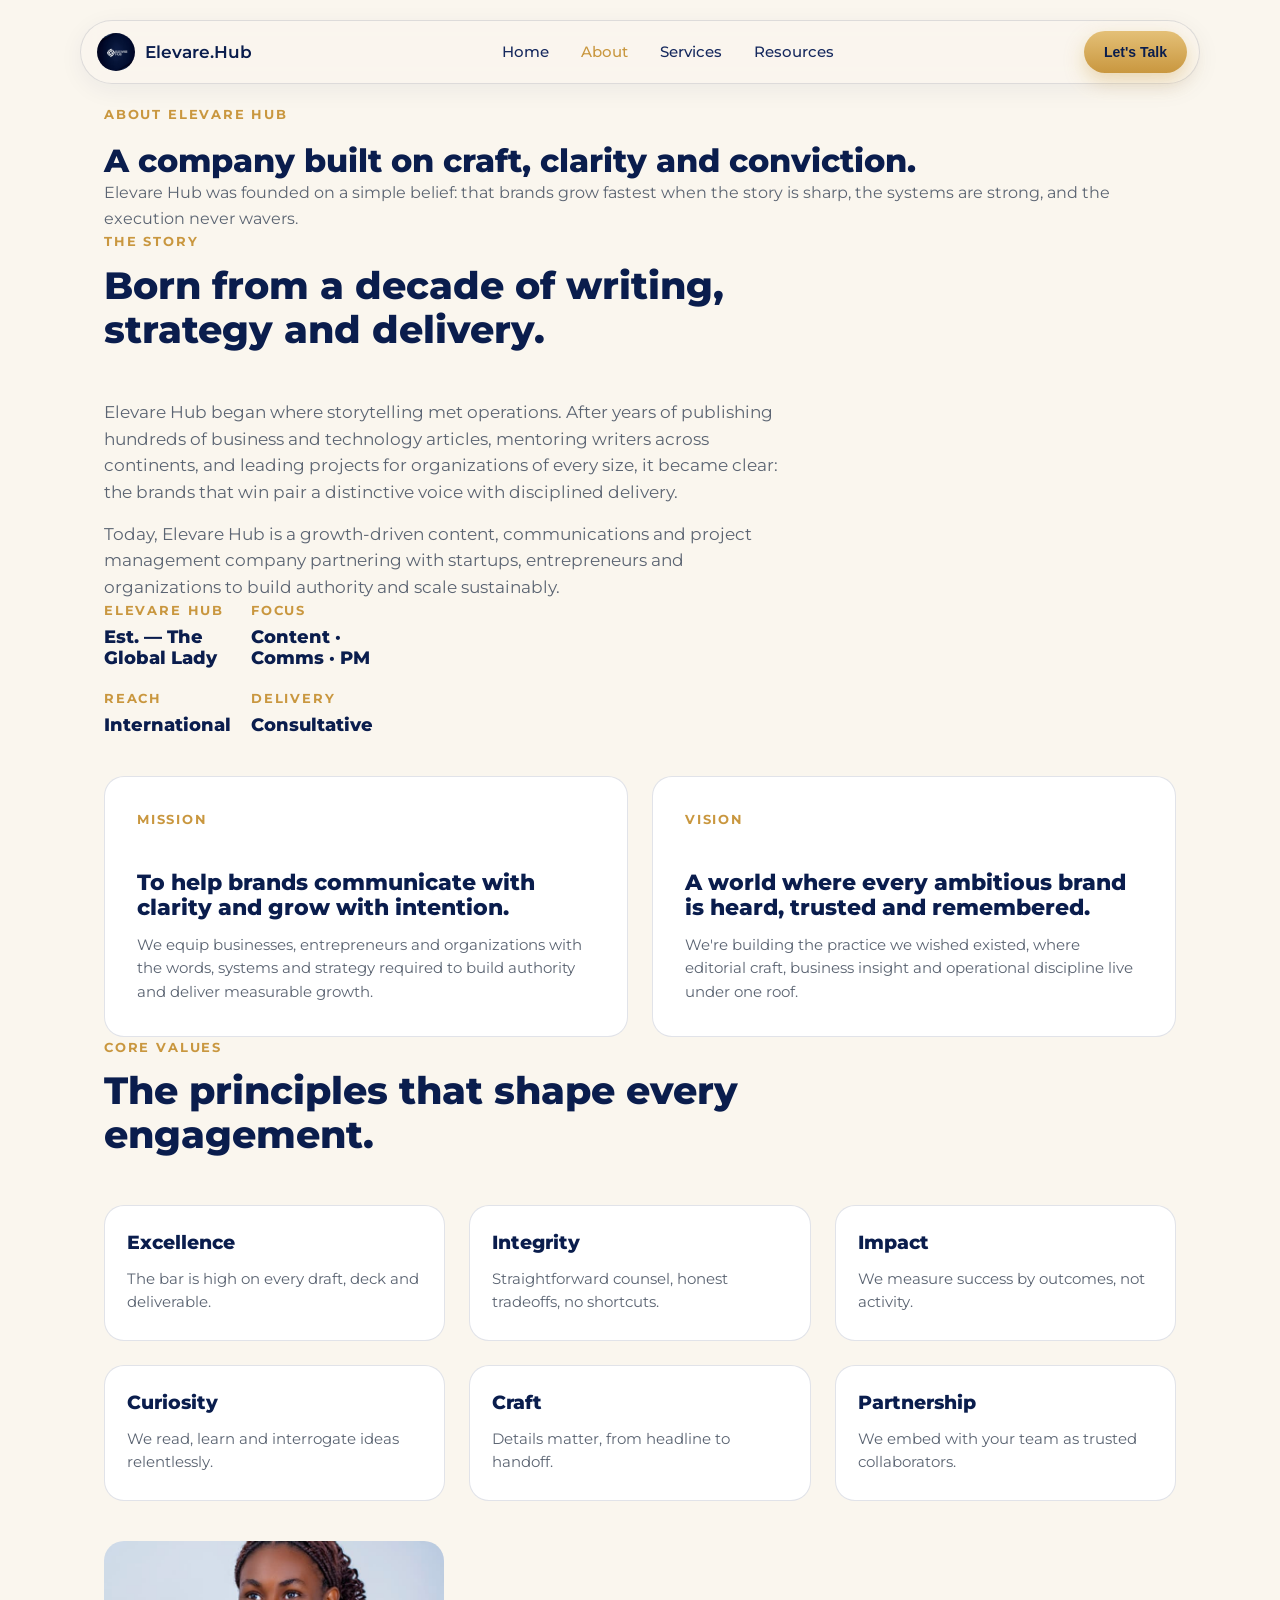
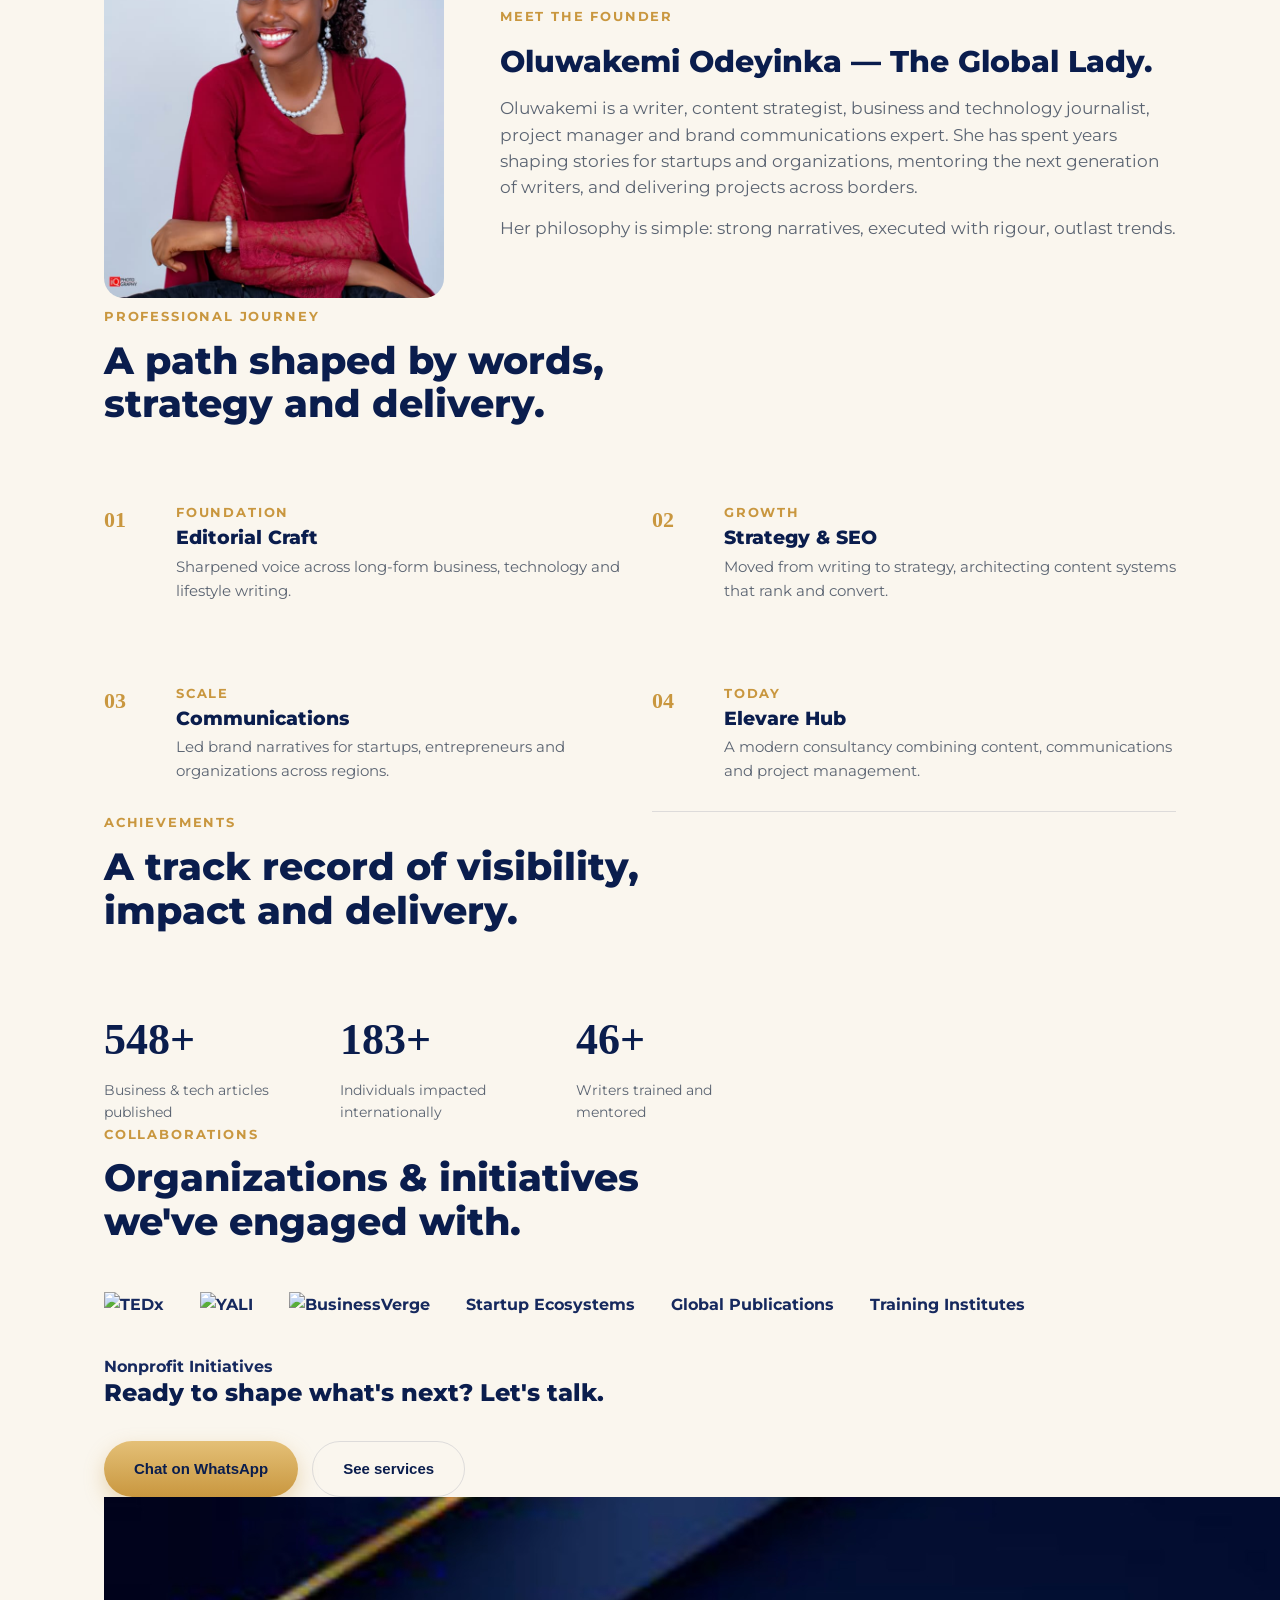
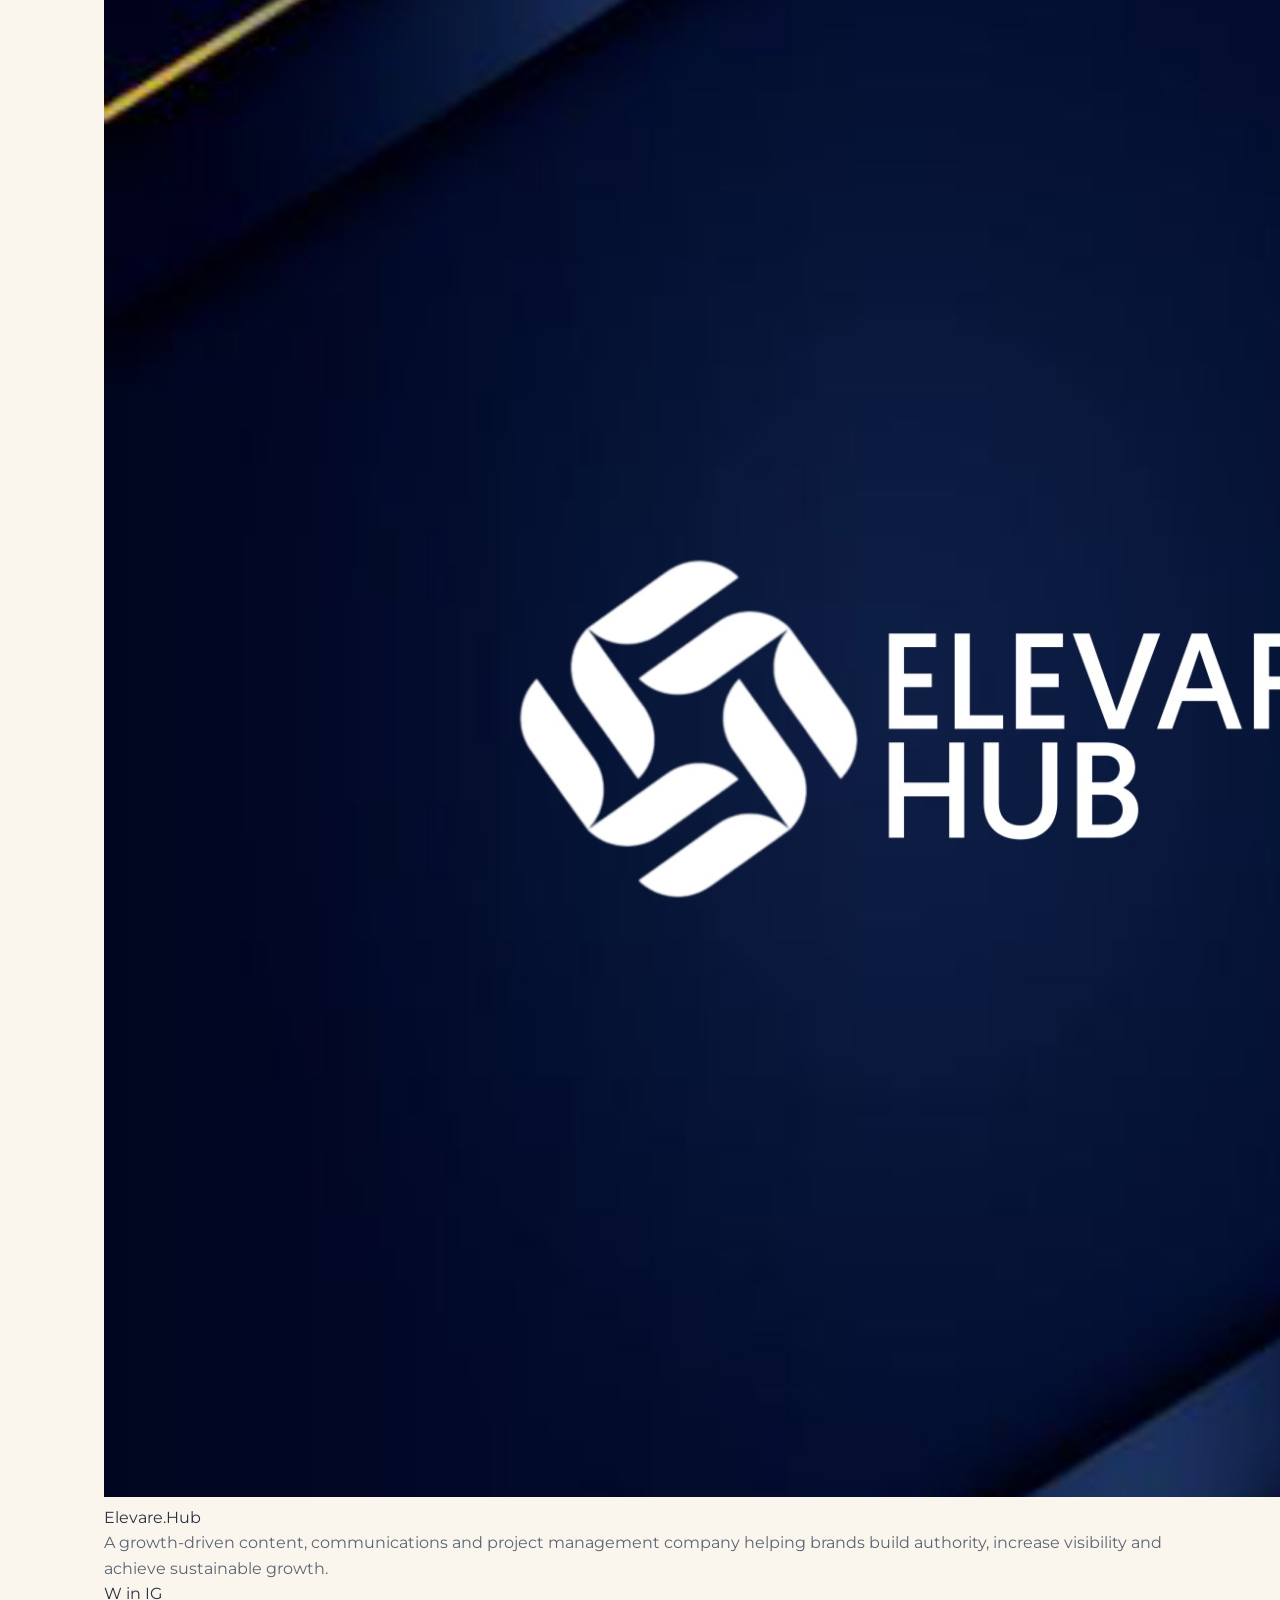
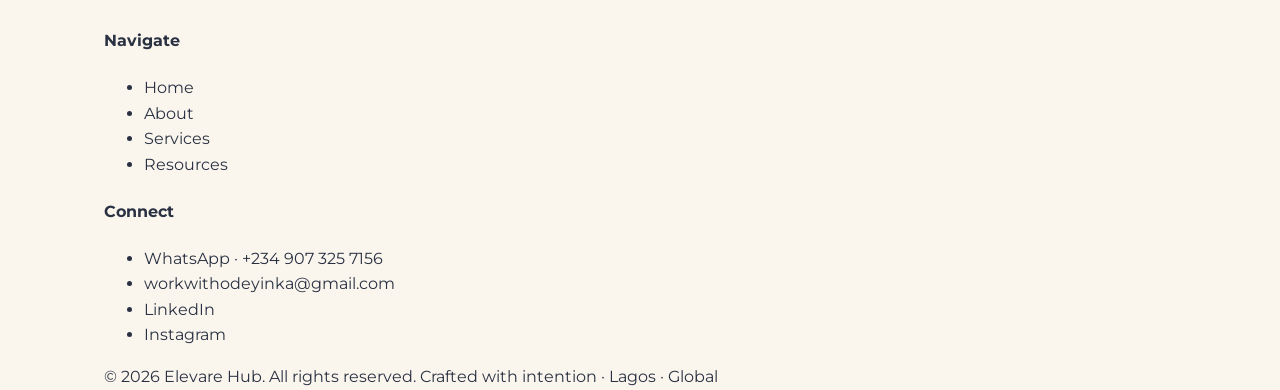
==== commit 6fe64595: "Add additional logos to collaborations section" ====
--- a/about.html
+++ b/about.html
@@ -154,7 +154,7 @@
     <h2>Organizations &amp; initiatives we've engaged with.</h2>
   </div>
   <div class="trust-logos" style="font-size:16px;">
-    <img src="TEDx.png" alt="TEDx"><span>YALI</span><span>BusinessVerge</span><span>Selar</span><span>The Global Lady</span><span>Elevare Hub</span>
+    <img src="TEDx.png" alt="TEDx"><img src="YALI.png" alt="YALI"><img src="BusinessVerge.png" alt="BusinessVerge">
     <span>Startup Ecosystems</span><span>Global Publications</span><span>Training Institutes</span><span>Nonprofit Initiatives</span>
   </div>
 </section>
--- a/style.css
+++ b/style.css
@@ -4,7 +4,7 @@
    Type: Playfair Display (display) + Inter (body)
    =================================================== */
 
-@import url('https://fonts.googleapis.com/css2?family=Playfair+Display:ital,wght@0,500;0,600;0,700;1,500;1,600&family=Inter:wght@400;500;600;700&display=swap');
+@import url('https://fonts.googleapis.com/css2?family=Montserrat:wght@400;500;600;700;800&display=swap');
 
 :root{
   --navy:#0A1D4D;
@@ -27,7 +27,7 @@
   margin:0;
   background:var(--cream);
   color:var(--ink-dark);
-  font-family:'Inter',sans-serif;
+  font-family:'Montserrat',sans-serif;
   font-size:16px;
   line-height:1.6;
   -webkit-font-smoothing:antialiased;
@@ -38,11 +38,11 @@
 img{ max-width:100%; display:block; }
 a{ color:inherit; text-decoration:none; }
 h1,h2,h3{
-  font-family:'Playfair Display',serif;
+  font-family:'Montserrat',sans-serif;
   color:var(--navy);
   margin:0;
   line-height:1.15;
-  font-weight:600;
+  font-weight:800;
 }
 p{ margin:0; color:var(--ink); }
 .container{ max-width:var(--maxw); margin:0 auto; padding:0 24px; }
@@ -144,8 +144,8 @@
 /* ---------- Trust strip ---------- */
 .trust{ margin-top:64px; padding-top:36px; border-top:1px solid var(--line); }
 .trust-label{ font-size:13px; color:var(--ink); text-transform:uppercase; letter-spacing:.08em; margin-bottom:18px; }
-.trust-logos{ display:flex; gap:36px; flex-wrap:wrap; font-family:'Playfair Display',serif; font-weight:600; color:var(--navy-soft); font-size:18px; opacity:.75; }
-
+.trust-logos{ display:flex; align-items:center; gap:36px; flex-wrap:wrap; font-family:'Montserrat',sans-serif; font-weight:700; color:var(--navy-soft); font-size:18px; opacity:1; }
+.trust-logos img{ height:26px; width:auto; object-fit:contain; }
 /* ---------- Founder card ---------- */
 .founder-card{
   margin-top:64px; display:flex; align-items:center; gap:20px;
@@ -254,9 +254,8 @@
 .center{ text-align:center; }
 .divider{ height:1px; background:var(--line); margin:0; }
 
-/* fade-in on scroll */
-.reveal{ opacity:0; transform:translateY(16px); transition:opacity .6s ease, transform .6s ease; }
-.reveal.in{ opacity:1; transform:translateY(0); }
+/* fade-in on scroll (disabled for reliability) */
+.reveal{ opacity:1; transform:none; }
 /* ---------- Margin fix (mobile safety net) ---------- */
 .container{
   padding-left:24px !important;
@@ -266,4 +265,6 @@
 h1, h2, h3, p{
   overflow-wrap:break-word;
   word-break:break-word;
-}+}
+/* testimonial-to-CTA gap fix */
+.reveal:has(.testimonial-grid){ padding-bottom: 20px !important; }
